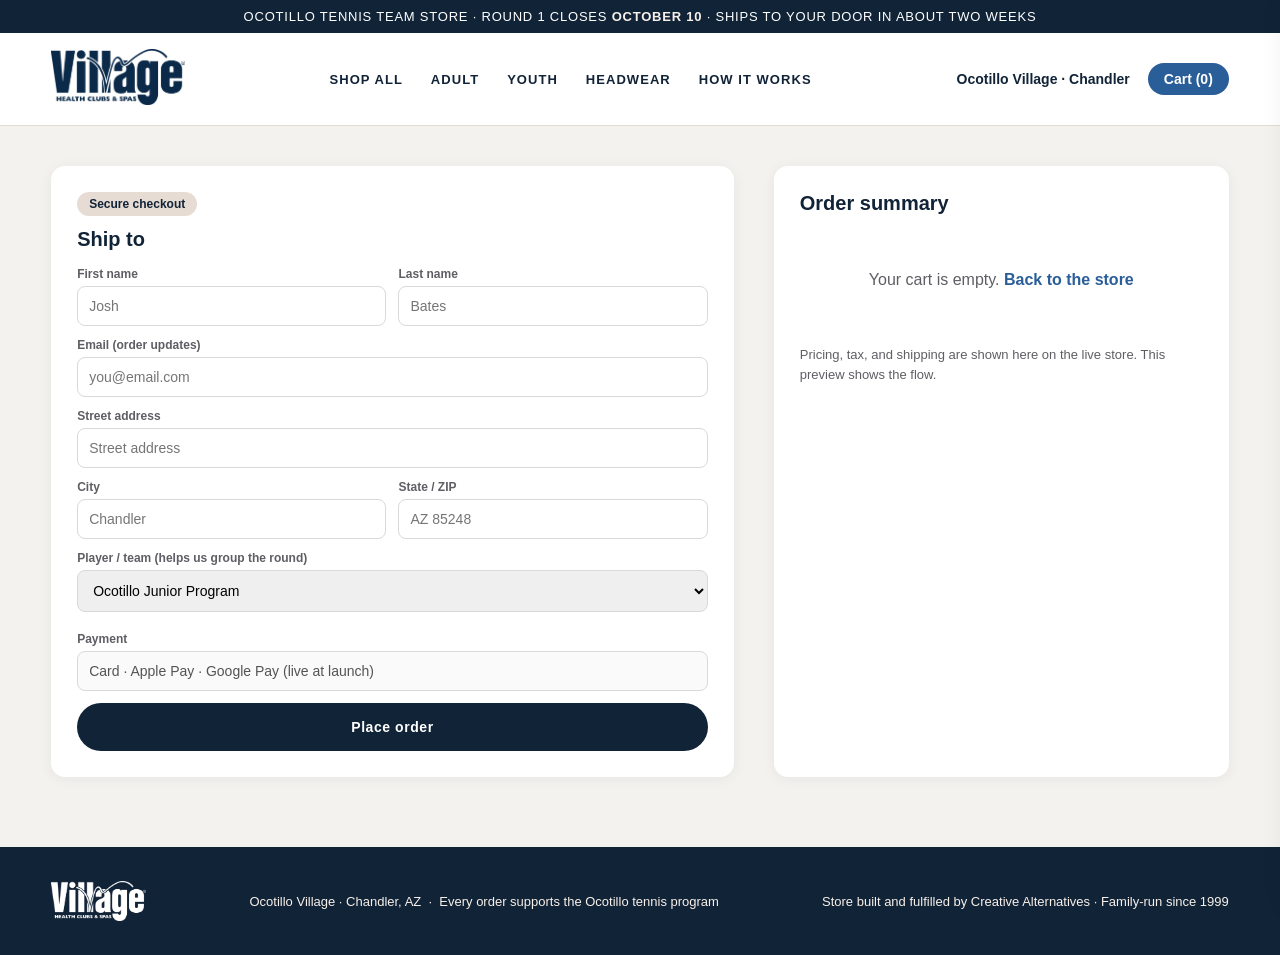
==== checkout.html @ 6bcf60cd "Ocotillo Tennis team store preview Co-Authored-By: Claude Fable 5.1 <noreply@anthropic.com>" ====
<!doctype html><html lang="en"><head><meta charset="utf-8"><meta name="viewport" content="width=device-width,initial-scale=1"><title>Checkout · Ocotillo Tennis Team Store</title><link rel="stylesheet" href="store.css"></head><body>
<div class="wrap"><div class="co"><div class="box"><span class="pill">Secure checkout</span><h2>Ship to</h2><form id="f" class="f">
<div><label>First name</label><input placeholder="Josh"></div><div><label>Last name</label><input placeholder="Bates"></div>
<div class="full"><label>Email (order updates)</label><input type="email" placeholder="you@email.com"></div>
<div class="full"><label>Street address</label><input placeholder="Street address"></div>
<div><label>City</label><input placeholder="Chandler"></div><div><label>State / ZIP</label><input placeholder="AZ 85248"></div>
<div class="full"><label>Player / team (helps us group the round)</label><select><option>Ocotillo Junior Program</option><option>Adult Leagues</option><option>Coaching Staff</option><option>Family / Supporter</option></select></div>
<div class="full" style="margin-top:8px"><label>Payment</label><input disabled value="Card · Apple Pay · Google Pay (live at launch)"></div>
<div class="full"><button class="btn dark" style="width:100%;padding:16px" type="submit">Place order</button></div></form></div>
<div class="box"><h2>Order summary</h2><div id="sum"></div><div class="note" style="margin-top:16px">Pricing, tax, and shipping are shown here on the live store. This preview shows the flow.</div></div></div></div>
<script src="store.js"></script><script>
shell('cart');
const c=cart.get(); $("#sum").innerHTML = c.length? c.map(x=>`<div class="line"><img src="${x.img}"><div class="t"><b>${x.name}</b><small>${x.color} · ${x.size} · Qty ${x.qty}${x.name_on?` · Name: ${x.name_on}`:""}</small></div></div>`).join("") : `<div class="empty">Your cart is empty. <a href="index.html#shop" style="color:#2a5e99;font-weight:700">Back to the store</a></div>`;
$("#f").onsubmit=e=>{e.preventDefault(); cart.clear(); location.href="confirm.html";};
</script></body></html>
---- store.css ----
*{box-sizing:border-box}body{margin:0;font-family:-apple-system,"Helvetica Neue",Arial,sans-serif;background:#f4f2ee;color:#112337}
a{color:inherit;text-decoration:none}
.top{background:#112337;color:#fff;font-size:13px;letter-spacing:.06em;text-align:center;padding:9px 16px;text-transform:uppercase}.top b{color:#f8f0e9}
header{background:#fff;display:flex;align-items:center;justify-content:space-between;padding:16px 4vw;border-bottom:1px solid #e6dcd3;position:sticky;top:0;z-index:5}
header img{height:56px}
nav{display:flex;gap:28px;font-size:13px;font-weight:600;letter-spacing:.08em;text-transform:uppercase}nav a.active{border-bottom:3px solid #2a5e99;padding-bottom:6px}
.icons{display:flex;gap:18px;font-size:14px;font-weight:600;align-items:center}
.cartbtn{background:#2a5e99;color:#fff;border-radius:20px;padding:8px 16px;cursor:pointer}
.hero{position:relative;height:520px;background:url(assets/hero.jpg) center/cover;color:#fff}
.hero:before{content:"";position:absolute;inset:0;background:linear-gradient(90deg,rgba(17,35,55,.88),rgba(17,35,55,.55) 55%,rgba(17,35,55,.15))}
.hero .in{position:relative;padding:74px 4vw;max-width:1440px}
.kick{font-size:13px;letter-spacing:.2em;text-transform:uppercase;color:#f8f0e9}
.hero h1{font-size:54px;margin:12px 0 10px;line-height:1.05;font-weight:800}.hero p{font-size:18px;max-width:600px;margin:0 0 24px;line-height:1.45}
.btn{display:inline-block;background:#fff;color:#112337;font-weight:700;padding:13px 26px;border-radius:30px;font-size:14px;letter-spacing:.04em;cursor:pointer;border:0}
.btn.dark{background:#112337;color:#fff}.btn.blue{background:#2a5e99;color:#fff}.btn.ghost{background:transparent;border:2px solid #112337}
.hero .wm{position:absolute;right:4vw;top:64px;height:100px}
.bar{display:flex;justify-content:center;flex-wrap:wrap;gap:16px 48px;background:#e6dcd3;padding:14px 4vw;font-size:14px;font-weight:600}.bar span:before{content:"✓  ";color:#2a5e99}
.wrap{max-width:1440px;margin:0 auto;padding:0 4vw}
.sect{padding:44px 0 18px;display:flex;justify-content:space-between;align-items:baseline;flex-wrap:wrap;gap:12px}.sect h2{margin:0;font-size:28px;font-weight:800}
.filt{display:flex;gap:8px;font-size:13px}.filt button{border:1px solid #d9d9d9;background:#fff;border-radius:20px;padding:7px 14px;font-weight:600;cursor:pointer}.filt button.on{background:#112337;color:#fff;border-color:#112337}
.grid{display:grid;grid-template-columns:repeat(3,1fr);gap:28px;padding-bottom:60px}
.card{background:#fff;border-radius:14px;overflow:hidden;box-shadow:0 2px 14px rgba(17,35,55,.08);display:flex;flex-direction:column;transition:transform .15s}.card:hover{transform:translateY(-3px)}
.card .img{aspect-ratio:1;background:#fff}.card img{width:100%;height:100%;object-fit:cover;display:block}
.info{padding:18px 20px 22px;display:flex;flex-direction:column;gap:6px;flex:1}.name{font-size:18px;font-weight:700}.sub{font-size:13px;color:#5e5e64}
.sw{display:flex;gap:6px;margin:4px 0 8px}.sw i{width:16px;height:16px;border-radius:50%;border:1px solid #bbb;display:inline-block}
.card .btn{margin-top:auto;text-align:center;width:100%}
footer{background:#112337;color:#f8f0e9;padding:34px 4vw;display:flex;justify-content:space-between;align-items:center;font-size:13px;flex-wrap:wrap;gap:14px}footer img{height:40px}
/* product */
.pd{display:grid;grid-template-columns:1.1fr 1fr;gap:48px;padding:40px 0 70px}.pd .big{background:#fff;border-radius:16px;overflow:hidden}.pd .big img{width:100%;display:block}
.crumb{font-size:13px;color:#5e5e64;padding-top:20px}.pd h1{font-size:34px;margin:6px 0 6px}
.lab{font-size:12px;letter-spacing:.12em;text-transform:uppercase;font-weight:700;margin:22px 0 8px;color:#5e5e64}
.opts{display:flex;gap:8px;flex-wrap:wrap}.opts button{border:1px solid #d9d9d9;background:#fff;border-radius:8px;padding:10px 16px;font-weight:600;cursor:pointer;min-width:52px}.opts button.on{background:#2a5e99;color:#fff;border-color:#2a5e99}
.opts .col{display:flex;align-items:center;gap:8px}.opts .col i{width:14px;height:14px;border-radius:50%;border:1px solid #bbb}
.qty{display:flex;align-items:center;gap:0;border:1px solid #d9d9d9;border-radius:8px;width:max-content;background:#fff}.qty button{border:0;background:none;padding:10px 14px;font-size:18px;cursor:pointer}.qty span{padding:0 10px;font-weight:700}
.pd .btn{width:100%;text-align:center;margin-top:24px;padding:16px}
.note{font-size:13px;color:#5e5e64;margin-top:12px;line-height:1.5}
.desc{margin-top:26px;line-height:1.6;font-size:15px}.desc ul{padding-left:18px;color:#333}
/* cart drawer */
.ov{position:fixed;inset:0;background:rgba(17,35,55,.45);display:none;z-index:9}.ov.open{display:block}
.drawer{position:fixed;top:0;right:-440px;width:420px;max-width:100vw;height:100%;background:#fff;z-index:10;transition:right .25s;display:flex;flex-direction:column;box-shadow:-6px 0 30px rgba(0,0,0,.15)}.drawer.open{right:0}
.drawer h3{margin:0;padding:20px 22px;border-bottom:1px solid #e6dcd3;display:flex;justify-content:space-between;align-items:center}.drawer h3 b{cursor:pointer;font-size:20px}
.lines{flex:1;overflow:auto;padding:14px 22px}.line{display:flex;gap:14px;padding:12px 0;border-bottom:1px solid #eee;align-items:center}.line img{width:72px;height:72px;border-radius:8px;object-fit:cover}
.line .t{flex:1;font-size:14px}.line .t b{display:block}.line .t small{color:#5e5e64}.line .rm{color:#5e5e64;cursor:pointer;font-size:12px}
.dfoot{padding:18px 22px;border-top:1px solid #e6dcd3}.dfoot .btn{width:100%;text-align:center}.empty{padding:40px;text-align:center;color:#5e5e64}
/* checkout */
.co{display:grid;grid-template-columns:1.2fr .8fr;gap:40px;padding:40px 0 70px}.box{background:#fff;border-radius:14px;padding:26px;box-shadow:0 2px 14px rgba(17,35,55,.06)}.box h2{margin:0 0 16px;font-size:20px}
.f{display:grid;grid-template-columns:1fr 1fr;gap:12px}.f label{font-size:12px;font-weight:700;color:#5e5e64;display:block;margin-bottom:5px}.f input,.f select{width:100%;padding:11px;border:1px solid #d9d9d9;border-radius:8px;font-size:14px}.f .full{grid-column:1/-1}
.pill{display:inline-block;background:#e6dcd3;border-radius:20px;padding:5px 12px;font-size:12px;font-weight:700;margin-bottom:12px}
.conf{text-align:center;padding:80px 0}.conf h1{font-size:40px}.conf .num{font-size:14px;color:#5e5e64;margin:8px 0 26px}
@media(max-width:900px){.pd,.co{grid-template-columns:1fr}nav{display:none}.hero h1{font-size:38px}.hero .wm{display:none}}
.card{position:relative}.tag{position:absolute;top:14px;left:14px;background:#2a5e99;color:#fff;font-size:11px;font-weight:700;letter-spacing:.1em;text-transform:uppercase;padding:6px 10px;border-radius:20px}
.card .img{position:relative}.sw small{color:#2a5e99;font-weight:600;font-size:12px}
.how{background:#fff;padding:60px 0}.how h2{font-size:30px;margin:0 0 30px;text-align:center}.steps{display:grid;grid-template-columns:repeat(4,1fr);gap:24px}.step{padding:26px;border:1px solid #e6dcd3;border-radius:14px}.step b{display:block;font-size:34px;color:#2a5e99;margin-bottom:8px}.step h4{margin:0 0 8px;font-size:17px}.step p{margin:0;font-size:14px;color:#5e5e64;line-height:1.5}
.why{background:#112337;color:#f8f0e9;padding:56px 0}.why .wrap{display:grid;grid-template-columns:1fr 1fr;gap:40px;align-items:center}.why h2{font-size:32px;margin:0 0 14px;color:#fff}.why p{line-height:1.6;font-size:16px}.why img{width:100%;border-radius:16px}
.pers{margin-top:8px}.pers input{width:100%;padding:11px;border:1px solid #d9d9d9;border-radius:8px;font-size:14px;text-transform:uppercase;letter-spacing:.06em}.pers small{display:block;color:#5e5e64;margin-top:6px;font-size:12px}
.toast{position:fixed;bottom:24px;left:50%;transform:translateX(-50%);background:#112337;color:#fff;padding:12px 20px;border-radius:30px;font-size:14px;display:none;z-index:20}.toast.on{display:block}
.rel{padding:0 0 60px}.rel h3{font-size:22px;margin:0 0 18px}
.lock{font-size:12px;font-weight:700;letter-spacing:.1em;text-transform:uppercase;color:#2a5e99;margin:2px 0 0}
@media(max-width:900px){.steps{grid-template-columns:1fr 1fr}.why .wrap{grid-template-columns:1fr}}
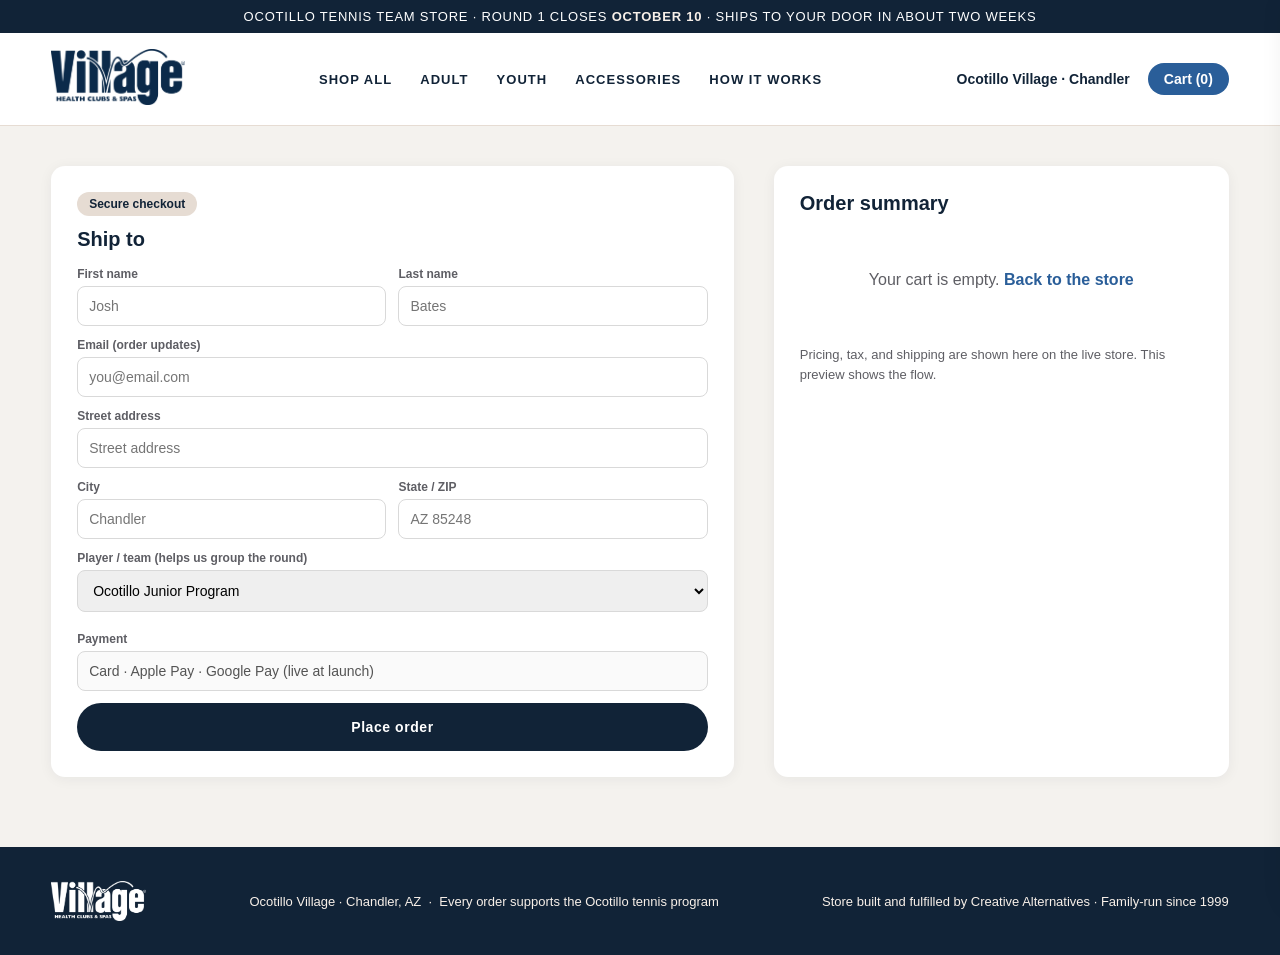
==== commit 42499d67: "Version-tag script and stylesheet Co-Authored-By: Claude Fable 5.1 <noreply@anthropic.com>" ====
--- a/checkout.html
+++ b/checkout.html
@@ -1,4 +1,4 @@
-<!doctype html><html lang="en"><head><meta charset="utf-8"><meta name="viewport" content="width=device-width,initial-scale=1"><title>Checkout · Ocotillo Tennis Team Store</title><link rel="stylesheet" href="store.css"></head><body>
+<!doctype html><html lang="en"><head><meta charset="utf-8"><meta name="viewport" content="width=device-width,initial-scale=1"><title>Checkout · Ocotillo Tennis Team Store</title><link rel="stylesheet" href="store.css?v=7"></head><body>
 <div class="wrap"><div class="co"><div class="box"><span class="pill">Secure checkout</span><h2>Ship to</h2><form id="f" class="f">
 <div><label>First name</label><input placeholder="Josh"></div><div><label>Last name</label><input placeholder="Bates"></div>
 <div class="full"><label>Email (order updates)</label><input type="email" placeholder="you@email.com"></div>
@@ -8,7 +8,7 @@
 <div class="full" style="margin-top:8px"><label>Payment</label><input disabled value="Card · Apple Pay · Google Pay (live at launch)"></div>
 <div class="full"><button class="btn dark" style="width:100%;padding:16px" type="submit">Place order</button></div></form></div>
 <div class="box"><h2>Order summary</h2><div id="sum"></div><div class="note" style="margin-top:16px">Pricing, tax, and shipping are shown here on the live store. This preview shows the flow.</div></div></div></div>
-<script src="store.js"></script><script>
+<script src="store.js?v=7"></script><script>
 shell('cart');
 const c=cart.get(); $("#sum").innerHTML = c.length? c.map(x=>`<div class="line"><img src="${x.img}"><div class="t"><b>${x.name}</b><small>${x.color} · ${x.size} · Qty ${x.qty}${x.name_on?` · Name: ${x.name_on}`:""}</small></div></div>`).join("") : `<div class="empty">Your cart is empty. <a href="index.html#shop" style="color:#2a5e99;font-weight:700">Back to the store</a></div>`;
 $("#f").onsubmit=e=>{e.preventDefault(); cart.clear(); location.href="confirm.html";};
--- a/store.css
+++ b/store.css
@@ -6,7 +6,7 @@
 nav{display:flex;gap:28px;font-size:13px;font-weight:600;letter-spacing:.08em;text-transform:uppercase}nav a.active{border-bottom:3px solid #2a5e99;padding-bottom:6px}
 .icons{display:flex;gap:18px;font-size:14px;font-weight:600;align-items:center}
 .cartbtn{background:#2a5e99;color:#fff;border-radius:20px;padding:8px 16px;cursor:pointer}
-.hero{position:relative;height:520px;background:url(assets/hero.jpg) center/cover;color:#fff}
+.hero{position:relative;height:520px;background:url(assets/hero.jpg?v=2) center/cover;color:#fff}
 .hero:before{content:"";position:absolute;inset:0;background:linear-gradient(90deg,rgba(17,35,55,.88),rgba(17,35,55,.55) 55%,rgba(17,35,55,.15))}
 .hero .in{position:relative;padding:74px 4vw;max-width:1440px}
 .kick{font-size:13px;letter-spacing:.2em;text-transform:uppercase;color:#f8f0e9}
